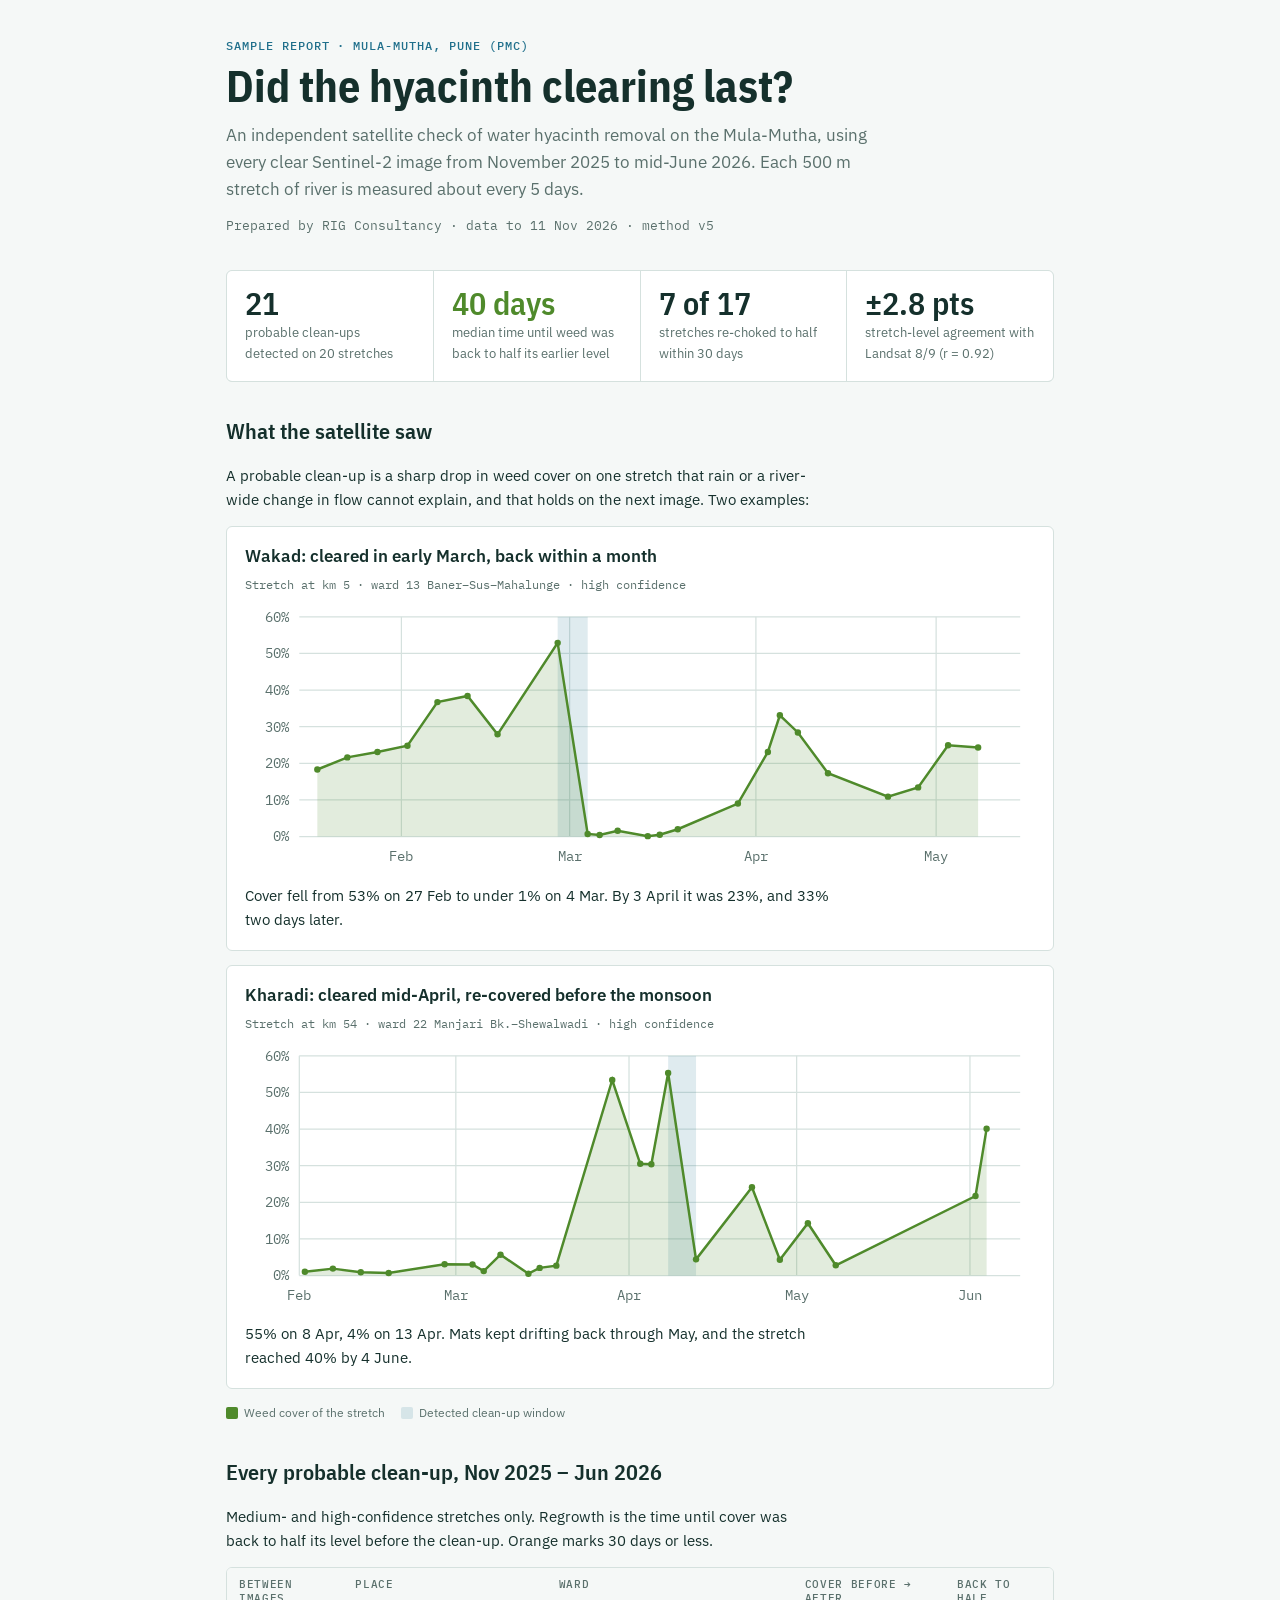
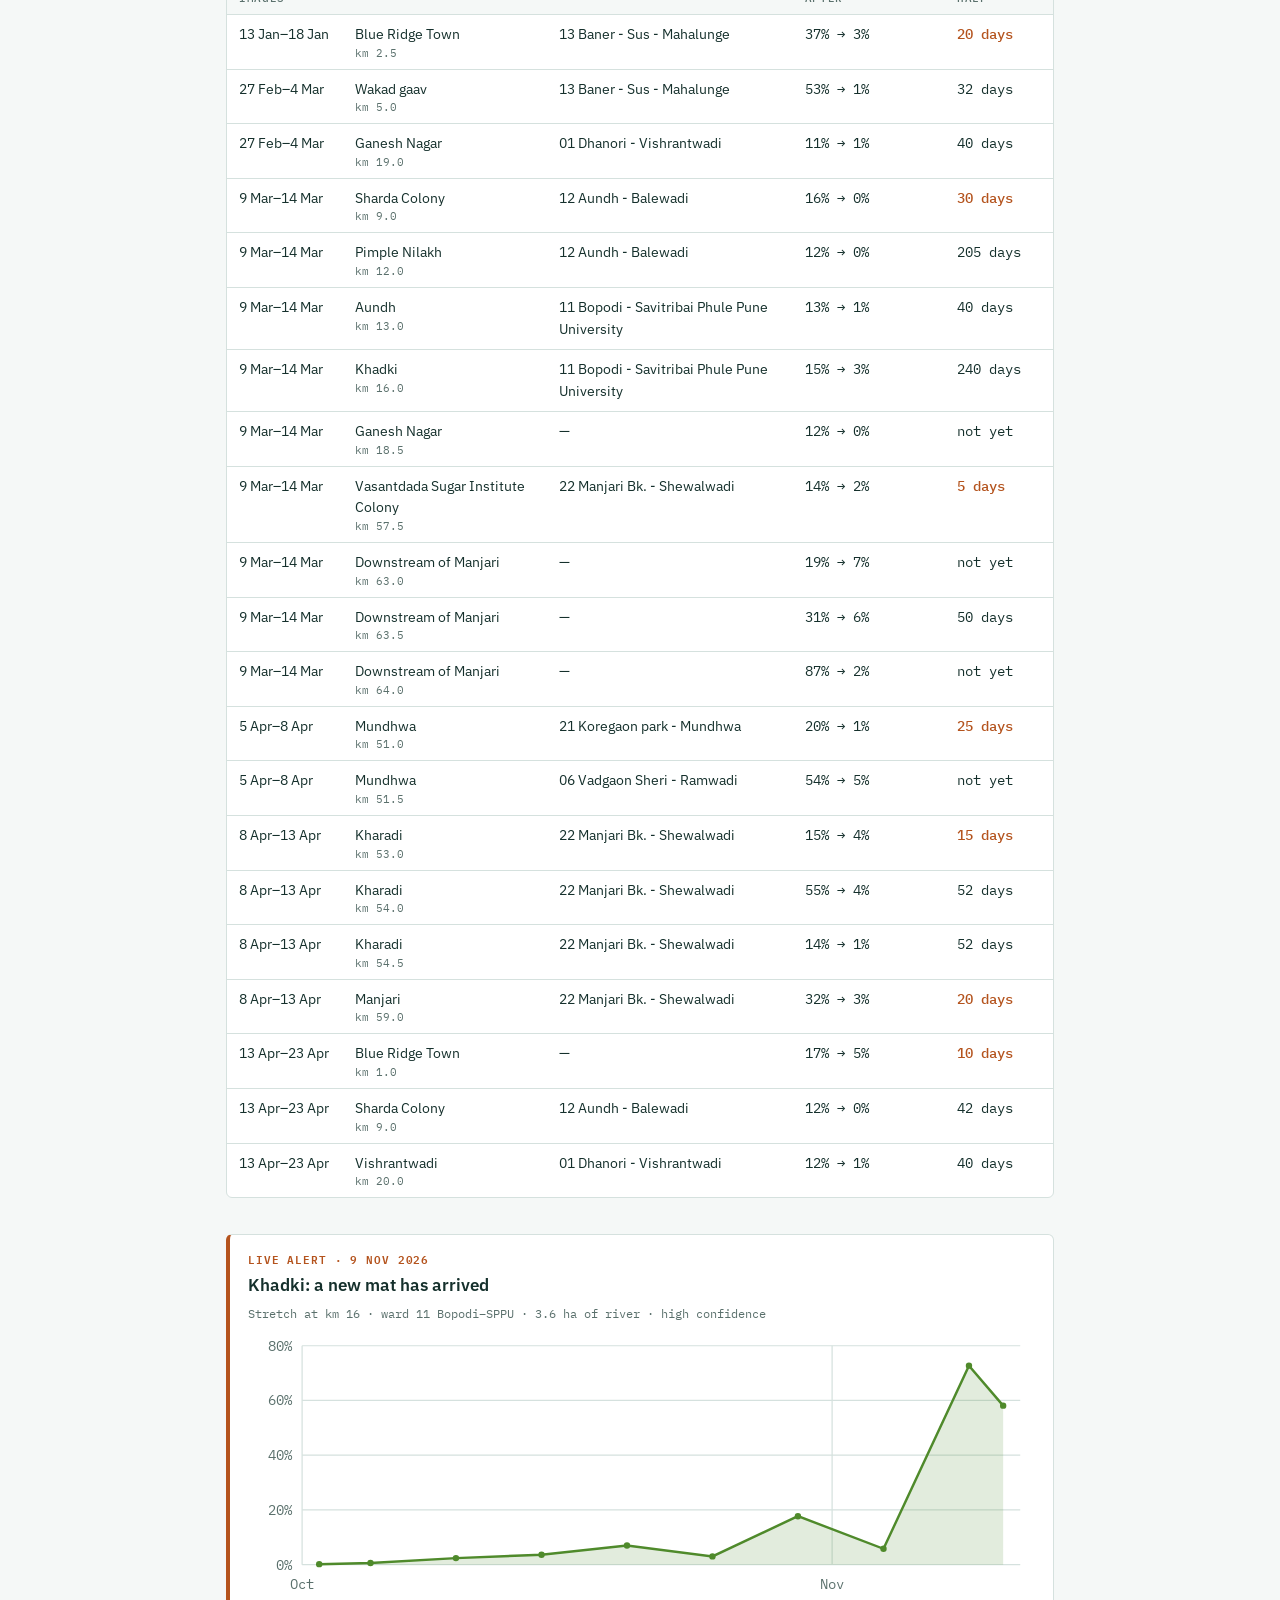
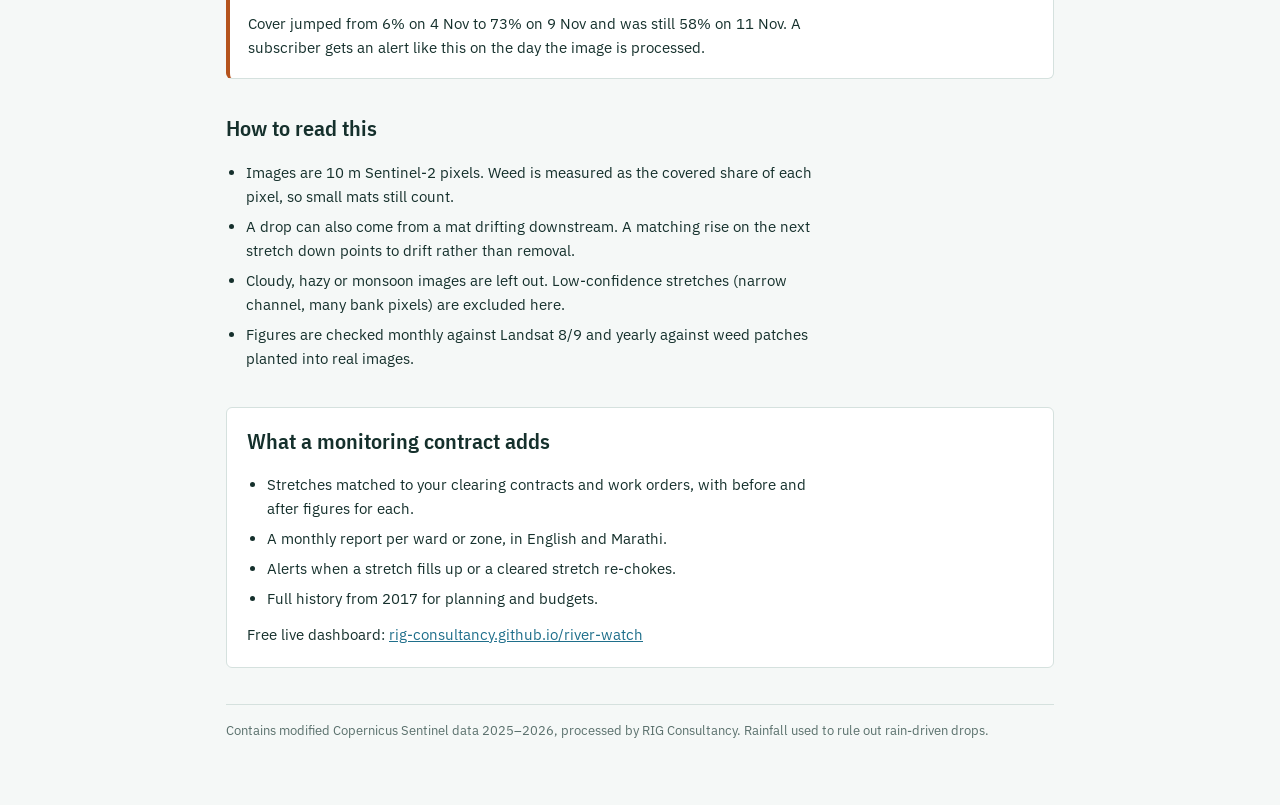
==== web/clearing-check.html @ 50630959 "Add sample hyacinth clearing-check report page A fixed snapshot (data to 11 Nov 2026) of probable cl" ====
<!doctype html>
<html lang="en">
<head>
<meta charset="utf-8">
<meta name="viewport" content="width=device-width, initial-scale=1">
<meta name="description" content="Independent satellite check of water hyacinth clearing on the Mula-Mutha, Pune: sample report by RIG Consultancy.">
<title>Hyacinth Clearing Check, Pune</title>
<link rel="stylesheet" href="https://fonts.googleapis.com/css2?family=IBM+Plex+Sans:wght@400;500;600&family=IBM+Plex+Sans+Condensed:wght@600;700&family=IBM+Plex+Mono:wght@400;500&display=swap">
<style>
/* Layout: a single-column field report, figures first, with charts and a ledger table of detected clearings */
:root{
  --bg:#f5f8f7; --paper:#ffffff; --ink:#15302c; --muted:#5a706c; --rule:#d5e1de;
  --water:#1f6f8b; --weed:#4f8a2b; --weed-soft:rgba(79,138,43,.16); --event:rgba(31,111,139,.14); --warn:#b4531d;
  --display:"IBM Plex Sans Condensed","Arial Narrow",system-ui,sans-serif;
  --body:"IBM Plex Sans",system-ui,-apple-system,sans-serif;
  --mono:"IBM Plex Mono",ui-monospace,Menlo,monospace;
}
@media (prefers-color-scheme: dark){:root:not([data-theme="light"]){
  --bg:#0e1917; --paper:#142320; --ink:#e3eeeb; --muted:#93aaa5; --rule:#27403b;
  --water:#5bb3d1; --weed:#8cc761; --weed-soft:rgba(140,199,97,.18); --event:rgba(91,179,209,.18); --warn:#f08a4b; color-scheme:dark}}
:root[data-theme="dark"]{
  --bg:#0e1917; --paper:#142320; --ink:#e3eeeb; --muted:#93aaa5; --rule:#27403b;
  --water:#5bb3d1; --weed:#8cc761; --weed-soft:rgba(140,199,97,.18); --event:rgba(91,179,209,.18); --warn:#f08a4b; color-scheme:dark}
*{box-sizing:border-box}body{margin:0;background:var(--bg);color:var(--ink);font:15px/1.6 var(--body)}
.wrap{max-width:860px;margin:0 auto;padding-block:40px 64px;padding-left:max(16px,env(safe-area-inset-left,0px));padding-right:max(16px,env(safe-area-inset-right,0px));display:grid;gap:36px}
.eyebrow{font:500 12px/1 var(--mono);letter-spacing:.08em;text-transform:uppercase;color:var(--water)}
h1{font:700 clamp(30px,5vw,44px)/1.08 var(--display);margin:10px 0 12px;text-wrap:balance}
h2{font:600 22px/1.2 var(--display);margin:0 0 6px;text-wrap:balance}
p{margin:0;max-width:66ch}
.lede{font-size:17px;color:var(--muted)}
.meta{font:13px var(--mono);color:var(--muted);margin-top:14px}
.figs{display:grid;grid-template-columns:repeat(auto-fit,minmax(170px,1fr));gap:1px;background:var(--rule);border:1px solid var(--rule);border-radius:6px;overflow:hidden}
.fig{background:var(--paper);padding:16px 18px;display:grid;gap:4px;align-content:start}
.fig b{font:600 32px/1 var(--display);font-variant-numeric:tabular-nums}
.fig span{font-size:13px;color:var(--muted)}
.fig.key b{color:var(--weed)}
section{display:grid;gap:14px}
.case{background:var(--paper);border:1px solid var(--rule);border-radius:6px;padding:18px;display:grid;gap:10px;min-width:0}
.case h3{font:600 17px/1.3 var(--body);margin:0}
.case .where{font:12px var(--mono);color:var(--muted)}
.chart{width:100%;height:auto;display:block}
.chart .grid{stroke:var(--rule);stroke-width:1}
.chart .ax{fill:var(--muted);font:11px var(--mono)}
.chart .line{fill:none;stroke:var(--weed);stroke-width:2}
.chart .area{fill:var(--weed-soft)}
.chart .dot{fill:var(--weed)}
.chart .ev{fill:var(--event)}
.legend{font-size:12px;color:var(--muted);display:flex;gap:16px;flex-wrap:wrap}
.legend i{display:inline-block;width:12px;height:12px;vertical-align:-2px;margin-right:6px;border-radius:2px}
.alert{border-left:4px solid var(--warn)}
.alert .tag{font:600 11px/1 var(--mono);letter-spacing:.08em;text-transform:uppercase;color:var(--warn)}
.tablebox{overflow-x:auto;border:1px solid var(--rule);border-radius:6px;background:var(--paper)}
table{border-collapse:collapse;width:100%;min-width:620px;font-size:13.5px}
th,td{padding:9px 12px;text-align:left;border-bottom:1px solid var(--rule);vertical-align:top}
th{font:500 11px var(--mono);letter-spacing:.06em;text-transform:uppercase;color:var(--muted);background:var(--bg)}
td.n{font-family:var(--mono);font-variant-numeric:tabular-nums;white-space:nowrap}
td.fast{color:var(--warn);font-weight:500}
.km{display:block;font:11px var(--mono);color:var(--muted)}
tr:last-child td{border-bottom:0}
ul{margin:0;padding-left:20px;display:grid;gap:6px;max-width:66ch}
.offer{background:var(--paper);border:1px solid var(--rule);border-radius:6px;padding:20px;display:grid;gap:12px}
footer{font-size:13px;color:var(--muted);border-top:1px solid var(--rule);padding-top:16px}
a{color:var(--water)}
</style>
</head>
<body>
<div class="wrap">
<header>
  <div class="eyebrow">Sample report · Mula-Mutha, Pune (PMC)</div>
  <h1>Did the hyacinth clearing last?</h1>
  <p class="lede">An independent satellite check of water hyacinth removal on the Mula-Mutha, using every clear Sentinel-2 image from November 2025 to mid-June 2026. Each 500 m stretch of river is measured about every 5 days.</p>
  <div class="meta">Prepared by RIG Consultancy · data to 11 Nov 2026 · method v5</div>
</header>

<div class="figs">
  <div class="fig"><b>21</b><span>probable clean-ups detected on 20 stretches</span></div>
  <div class="fig key"><b>40 days</b><span>median time until weed was back to half its earlier level</span></div>
  <div class="fig"><b>7 of 17</b><span>stretches re-choked to half within 30 days</span></div>
  <div class="fig"><b>±2.8 pts</b><span>stretch-level agreement with Landsat 8/9 (r = 0.92)</span></div>
</div>

<section>
  <h2>What the satellite saw</h2>
  <p>A probable clean-up is a sharp drop in weed cover on one stretch that rain or a river-wide change in flow cannot explain, and that holds on the next image. Two examples:</p>
  <div class="case">
    <h3>Wakad: cleared in early March, back within a month</h3>
    <div class="where">Stretch at km 5 · ward 13 Baner–Sus–Mahalunge · high confidence</div>
    <svg viewBox="0 0 640 220" role="img" class="chart"><line x1="44" x2="628" y1="190.0" y2="190.0" class="grid"/><text x="36" y="194.0" class="ax" text-anchor="end">0%</text><line x1="44" x2="628" y1="160.3" y2="160.3" class="grid"/><text x="36" y="164.3" class="ax" text-anchor="end">10%</text><line x1="44" x2="628" y1="130.7" y2="130.7" class="grid"/><text x="36" y="134.7" class="ax" text-anchor="end">20%</text><line x1="44" x2="628" y1="101.0" y2="101.0" class="grid"/><text x="36" y="105.0" class="ax" text-anchor="end">30%</text><line x1="44" x2="628" y1="71.3" y2="71.3" class="grid"/><text x="36" y="75.3" class="ax" text-anchor="end">40%</text><line x1="44" x2="628" y1="41.7" y2="41.7" class="grid"/><text x="36" y="45.7" class="ax" text-anchor="end">50%</text><line x1="44" x2="628" y1="12.0" y2="12.0" class="grid"/><text x="36" y="16.0" class="ax" text-anchor="end">60%</text><line x1="126.7" x2="126.7" y1="12" y2="190" class="grid"/><text x="126.7" y="210" class="ax" text-anchor="middle">Feb</text><line x1="263.0" x2="263.0" y1="12" y2="190" class="grid"/><text x="263.0" y="210" class="ax" text-anchor="middle">Mar</text><line x1="413.9" x2="413.9" y1="12" y2="190" class="grid"/><text x="413.9" y="210" class="ax" text-anchor="middle">Apr</text><line x1="559.9" x2="559.9" y1="12" y2="190" class="grid"/><text x="559.9" y="210" class="ax" text-anchor="middle">May</text><rect x="253.3" y="12" width="24.3" height="178" class="ev"/><polygon points="58.6,190.0 58.6,135.7 82.9,125.9 107.3,121.5 131.6,116.4 155.9,81.1 180.3,76.1 204.6,107.2 253.3,33.1 277.6,187.9 287.3,188.8 301.9,185.3 326.3,189.7 336.0,188.5 350.6,184.1 399.3,163.3 423.6,121.5 433.3,91.8 447.9,105.7 472.3,138.7 520.9,157.7 545.3,150.2 569.6,116.1 593.9,117.9 593.9,190.0" class="area"/><polyline points="58.6,135.7 82.9,125.9 107.3,121.5 131.6,116.4 155.9,81.1 180.3,76.1 204.6,107.2 253.3,33.1 277.6,187.9 287.3,188.8 301.9,185.3 326.3,189.7 336.0,188.5 350.6,184.1 399.3,163.3 423.6,121.5 433.3,91.8 447.9,105.7 472.3,138.7 520.9,157.7 545.3,150.2 569.6,116.1 593.9,117.9" class="line"/><circle cx="58.6" cy="135.7" r="2.6" class="dot"/><circle cx="82.9" cy="125.9" r="2.6" class="dot"/><circle cx="107.3" cy="121.5" r="2.6" class="dot"/><circle cx="131.6" cy="116.4" r="2.6" class="dot"/><circle cx="155.9" cy="81.1" r="2.6" class="dot"/><circle cx="180.3" cy="76.1" r="2.6" class="dot"/><circle cx="204.6" cy="107.2" r="2.6" class="dot"/><circle cx="253.3" cy="33.1" r="2.6" class="dot"/><circle cx="277.6" cy="187.9" r="2.6" class="dot"/><circle cx="287.3" cy="188.8" r="2.6" class="dot"/><circle cx="301.9" cy="185.3" r="2.6" class="dot"/><circle cx="326.3" cy="189.7" r="2.6" class="dot"/><circle cx="336.0" cy="188.5" r="2.6" class="dot"/><circle cx="350.6" cy="184.1" r="2.6" class="dot"/><circle cx="399.3" cy="163.3" r="2.6" class="dot"/><circle cx="423.6" cy="121.5" r="2.6" class="dot"/><circle cx="433.3" cy="91.8" r="2.6" class="dot"/><circle cx="447.9" cy="105.7" r="2.6" class="dot"/><circle cx="472.3" cy="138.7" r="2.6" class="dot"/><circle cx="520.9" cy="157.7" r="2.6" class="dot"/><circle cx="545.3" cy="150.2" r="2.6" class="dot"/><circle cx="569.6" cy="116.1" r="2.6" class="dot"/><circle cx="593.9" cy="117.9" r="2.6" class="dot"/></svg>
    <p>Cover fell from 53% on 27 Feb to under 1% on 4 Mar. By 3 April it was 23%, and 33% two days later.</p>
  </div>
  <div class="case">
    <h3>Kharadi: cleared mid-April, re-covered before the monsoon</h3>
    <div class="where">Stretch at km 54 · ward 22 Manjari Bk.–Shewalwadi · high confidence</div>
    <svg viewBox="0 0 640 220" role="img" class="chart"><line x1="44" x2="628" y1="190.0" y2="190.0" class="grid"/><text x="36" y="194.0" class="ax" text-anchor="end">0%</text><line x1="44" x2="628" y1="160.3" y2="160.3" class="grid"/><text x="36" y="164.3" class="ax" text-anchor="end">10%</text><line x1="44" x2="628" y1="130.7" y2="130.7" class="grid"/><text x="36" y="134.7" class="ax" text-anchor="end">20%</text><line x1="44" x2="628" y1="101.0" y2="101.0" class="grid"/><text x="36" y="105.0" class="ax" text-anchor="end">30%</text><line x1="44" x2="628" y1="71.3" y2="71.3" class="grid"/><text x="36" y="75.3" class="ax" text-anchor="end">40%</text><line x1="44" x2="628" y1="41.7" y2="41.7" class="grid"/><text x="36" y="45.7" class="ax" text-anchor="end">50%</text><line x1="44" x2="628" y1="12.0" y2="12.0" class="grid"/><text x="36" y="16.0" class="ax" text-anchor="end">60%</text><line x1="44.0" x2="44.0" y1="12" y2="190" class="grid"/><text x="44.0" y="210" class="ax" text-anchor="middle">Feb</text><line x1="170.8" x2="170.8" y1="12" y2="190" class="grid"/><text x="170.8" y="210" class="ax" text-anchor="middle">Mar</text><line x1="311.1" x2="311.1" y1="12" y2="190" class="grid"/><text x="311.1" y="210" class="ax" text-anchor="middle">Apr</text><line x1="446.9" x2="446.9" y1="12" y2="190" class="grid"/><text x="446.9" y="210" class="ax" text-anchor="middle">May</text><line x1="587.3" x2="587.3" y1="12" y2="190" class="grid"/><text x="587.3" y="210" class="ax" text-anchor="middle">Jun</text><rect x="342.8" y="12" width="22.6" height="178" class="ev"/><polygon points="48.5,190.0 48.5,187.0 71.2,184.4 93.8,187.3 116.4,187.9 161.7,180.8 184.3,181.1 193.4,186.4 207.0,173.1 229.6,188.5 238.7,183.8 252.2,182.0 297.5,31.6 320.2,99.5 329.2,99.8 342.8,25.9 365.4,176.9 410.7,118.5 433.3,177.2 456.0,147.6 478.6,181.7 591.8,125.6 600.8,71.0 600.8,190.0" class="area"/><polyline points="48.5,187.0 71.2,184.4 93.8,187.3 116.4,187.9 161.7,180.8 184.3,181.1 193.4,186.4 207.0,173.1 229.6,188.5 238.7,183.8 252.2,182.0 297.5,31.6 320.2,99.5 329.2,99.8 342.8,25.9 365.4,176.9 410.7,118.5 433.3,177.2 456.0,147.6 478.6,181.7 591.8,125.6 600.8,71.0" class="line"/><circle cx="48.5" cy="187.0" r="2.6" class="dot"/><circle cx="71.2" cy="184.4" r="2.6" class="dot"/><circle cx="93.8" cy="187.3" r="2.6" class="dot"/><circle cx="116.4" cy="187.9" r="2.6" class="dot"/><circle cx="161.7" cy="180.8" r="2.6" class="dot"/><circle cx="184.3" cy="181.1" r="2.6" class="dot"/><circle cx="193.4" cy="186.4" r="2.6" class="dot"/><circle cx="207.0" cy="173.1" r="2.6" class="dot"/><circle cx="229.6" cy="188.5" r="2.6" class="dot"/><circle cx="238.7" cy="183.8" r="2.6" class="dot"/><circle cx="252.2" cy="182.0" r="2.6" class="dot"/><circle cx="297.5" cy="31.6" r="2.6" class="dot"/><circle cx="320.2" cy="99.5" r="2.6" class="dot"/><circle cx="329.2" cy="99.8" r="2.6" class="dot"/><circle cx="342.8" cy="25.9" r="2.6" class="dot"/><circle cx="365.4" cy="176.9" r="2.6" class="dot"/><circle cx="410.7" cy="118.5" r="2.6" class="dot"/><circle cx="433.3" cy="177.2" r="2.6" class="dot"/><circle cx="456.0" cy="147.6" r="2.6" class="dot"/><circle cx="478.6" cy="181.7" r="2.6" class="dot"/><circle cx="591.8" cy="125.6" r="2.6" class="dot"/><circle cx="600.8" cy="71.0" r="2.6" class="dot"/></svg>
    <p>55% on 8 Apr, 4% on 13 Apr. Mats kept drifting back through May, and the stretch reached 40% by 4 June.</p>
  </div>
  <div class="legend"><span><i style="background:var(--weed)"></i>Weed cover of the stretch</span><span><i style="background:var(--event)"></i>Detected clean-up window</span></div>
</section>

<section>
  <h2>Every probable clean-up, Nov 2025 – Jun 2026</h2>
  <p>Medium- and high-confidence stretches only. Regrowth is the time until cover was back to half its level before the clean-up. Orange marks 30 days or less.</p>
  <div class="tablebox"><table>
    <thead><tr><th>Between images</th><th>Place</th><th>Ward</th><th>Cover before → after</th><th>Back to half</th></tr></thead>
    <tbody>
<tr><td>13 Jan–18 Jan</td><td>Blue Ridge Town<span class="km">km 2.5</span></td><td>13 Baner - Sus - Mahalunge</td><td class="n">37% → 3%</td><td class="n fast">20 days</td></tr>
<tr><td>27 Feb–4 Mar</td><td>Wakad gaav<span class="km">km 5.0</span></td><td>13 Baner - Sus - Mahalunge</td><td class="n">53% → 1%</td><td class="n ">32 days</td></tr>
<tr><td>27 Feb–4 Mar</td><td>Ganesh Nagar<span class="km">km 19.0</span></td><td>01 Dhanori - Vishrantwadi</td><td class="n">11% → 1%</td><td class="n ">40 days</td></tr>
<tr><td>9 Mar–14 Mar</td><td>Sharda Colony<span class="km">km 9.0</span></td><td>12 Aundh - Balewadi</td><td class="n">16% → 0%</td><td class="n fast">30 days</td></tr>
<tr><td>9 Mar–14 Mar</td><td>Pimple Nilakh<span class="km">km 12.0</span></td><td>12 Aundh - Balewadi</td><td class="n">12% → 0%</td><td class="n ">205 days</td></tr>
<tr><td>9 Mar–14 Mar</td><td>Aundh<span class="km">km 13.0</span></td><td>11 Bopodi - Savitribai Phule Pune University</td><td class="n">13% → 1%</td><td class="n ">40 days</td></tr>
<tr><td>9 Mar–14 Mar</td><td>Khadki<span class="km">km 16.0</span></td><td>11 Bopodi - Savitribai Phule Pune University</td><td class="n">15% → 3%</td><td class="n ">240 days</td></tr>
<tr><td>9 Mar–14 Mar</td><td>Ganesh Nagar<span class="km">km 18.5</span></td><td>—</td><td class="n">12% → 0%</td><td class="n ">not yet</td></tr>
<tr><td>9 Mar–14 Mar</td><td>Vasantdada Sugar Institute Colony<span class="km">km 57.5</span></td><td>22 Manjari Bk. - Shewalwadi</td><td class="n">14% → 2%</td><td class="n fast">5 days</td></tr>
<tr><td>9 Mar–14 Mar</td><td>Downstream of Manjari<span class="km">km 63.0</span></td><td>—</td><td class="n">19% → 7%</td><td class="n ">not yet</td></tr>
<tr><td>9 Mar–14 Mar</td><td>Downstream of Manjari<span class="km">km 63.5</span></td><td>—</td><td class="n">31% → 6%</td><td class="n ">50 days</td></tr>
<tr><td>9 Mar–14 Mar</td><td>Downstream of Manjari<span class="km">km 64.0</span></td><td>—</td><td class="n">87% → 2%</td><td class="n ">not yet</td></tr>
<tr><td>5 Apr–8 Apr</td><td>Mundhwa<span class="km">km 51.0</span></td><td>21 Koregaon park - Mundhwa</td><td class="n">20% → 1%</td><td class="n fast">25 days</td></tr>
<tr><td>5 Apr–8 Apr</td><td>Mundhwa<span class="km">km 51.5</span></td><td>06 Vadgaon Sheri - Ramwadi</td><td class="n">54% → 5%</td><td class="n ">not yet</td></tr>
<tr><td>8 Apr–13 Apr</td><td>Kharadi<span class="km">km 53.0</span></td><td>22 Manjari Bk. - Shewalwadi</td><td class="n">15% → 4%</td><td class="n fast">15 days</td></tr>
<tr><td>8 Apr–13 Apr</td><td>Kharadi<span class="km">km 54.0</span></td><td>22 Manjari Bk. - Shewalwadi</td><td class="n">55% → 4%</td><td class="n ">52 days</td></tr>
<tr><td>8 Apr–13 Apr</td><td>Kharadi<span class="km">km 54.5</span></td><td>22 Manjari Bk. - Shewalwadi</td><td class="n">14% → 1%</td><td class="n ">52 days</td></tr>
<tr><td>8 Apr–13 Apr</td><td>Manjari<span class="km">km 59.0</span></td><td>22 Manjari Bk. - Shewalwadi</td><td class="n">32% → 3%</td><td class="n fast">20 days</td></tr>
<tr><td>13 Apr–23 Apr</td><td>Blue Ridge Town<span class="km">km 1.0</span></td><td>—</td><td class="n">17% → 5%</td><td class="n fast">10 days</td></tr>
<tr><td>13 Apr–23 Apr</td><td>Sharda Colony<span class="km">km 9.0</span></td><td>12 Aundh - Balewadi</td><td class="n">12% → 0%</td><td class="n ">42 days</td></tr>
<tr><td>13 Apr–23 Apr</td><td>Vishrantwadi<span class="km">km 20.0</span></td><td>01 Dhanori - Vishrantwadi</td><td class="n">12% → 1%</td><td class="n ">40 days</td></tr>
    </tbody>
  </table></div>
</section>

<section>
  <div class="case alert">
    <div class="tag">Live alert · 9 Nov 2026</div>
    <h3>Khadki: a new mat has arrived</h3>
    <div class="where">Stretch at km 16 · ward 11 Bopodi–SPPU · 3.6 ha of river · high confidence</div>
    <svg viewBox="0 0 640 220" role="img" class="chart"><line x1="44" x2="628" y1="190.0" y2="190.0" class="grid"/><text x="36" y="194.0" class="ax" text-anchor="end">0%</text><line x1="44" x2="628" y1="145.5" y2="145.5" class="grid"/><text x="36" y="149.5" class="ax" text-anchor="end">20%</text><line x1="44" x2="628" y1="101.0" y2="101.0" class="grid"/><text x="36" y="105.0" class="ax" text-anchor="end">40%</text><line x1="44" x2="628" y1="56.5" y2="56.5" class="grid"/><text x="36" y="60.5" class="ax" text-anchor="end">60%</text><line x1="44" x2="628" y1="12.0" y2="12.0" class="grid"/><text x="36" y="16.0" class="ax" text-anchor="end">80%</text><line x1="44.0" x2="44.0" y1="12" y2="190" class="grid"/><text x="44.0" y="210" class="ax" text-anchor="middle">Oct</text><line x1="475.0" x2="475.0" y1="12" y2="190" class="grid"/><text x="475.0" y="210" class="ax" text-anchor="middle">Nov</text><polygon points="57.9,190.0 57.9,189.6 99.6,188.7 169.1,184.7 238.7,182.0 308.2,174.4 377.7,183.3 447.2,150.6 516.8,177.1 586.3,28.2 614.1,60.7 614.1,190.0" class="area"/><polyline points="57.9,189.6 99.6,188.7 169.1,184.7 238.7,182.0 308.2,174.4 377.7,183.3 447.2,150.6 516.8,177.1 586.3,28.2 614.1,60.7" class="line"/><circle cx="57.9" cy="189.6" r="2.6" class="dot"/><circle cx="99.6" cy="188.7" r="2.6" class="dot"/><circle cx="169.1" cy="184.7" r="2.6" class="dot"/><circle cx="238.7" cy="182.0" r="2.6" class="dot"/><circle cx="308.2" cy="174.4" r="2.6" class="dot"/><circle cx="377.7" cy="183.3" r="2.6" class="dot"/><circle cx="447.2" cy="150.6" r="2.6" class="dot"/><circle cx="516.8" cy="177.1" r="2.6" class="dot"/><circle cx="586.3" cy="28.2" r="2.6" class="dot"/><circle cx="614.1" cy="60.7" r="2.6" class="dot"/></svg>
    <p>Cover jumped from 6% on 4 Nov to 73% on 9 Nov and was still 58% on 11 Nov. A subscriber gets an alert like this on the day the image is processed.</p>
  </div>
</section>

<section>
  <h2>How to read this</h2>
  <ul>
    <li>Images are 10 m Sentinel-2 pixels. Weed is measured as the covered share of each pixel, so small mats still count.</li>
    <li>A drop can also come from a mat drifting downstream. A matching rise on the next stretch down points to drift rather than removal.</li>
    <li>Cloudy, hazy or monsoon images are left out. Low-confidence stretches (narrow channel, many bank pixels) are excluded here.</li>
    <li>Figures are checked monthly against Landsat 8/9 and yearly against weed patches planted into real images.</li>
  </ul>
</section>

<section>
  <div class="offer">
    <h2>What a monitoring contract adds</h2>
    <ul>
      <li>Stretches matched to your clearing contracts and work orders, with before and after figures for each.</li>
      <li>A monthly report per ward or zone, in English and Marathi.</li>
      <li>Alerts when a stretch fills up or a cleared stretch re-chokes.</li>
      <li>Full history from 2017 for planning and budgets.</li>
    </ul>
    <p>Free live dashboard: <a href="https://rig-consultancy.github.io/river-watch/">rig-consultancy.github.io/river-watch</a></p>
  </div>
</section>

<footer>Contains modified Copernicus Sentinel data 2025–2026, processed by RIG Consultancy. Rainfall used to rule out rain-driven drops.</footer>
</div>

</body>
</html>
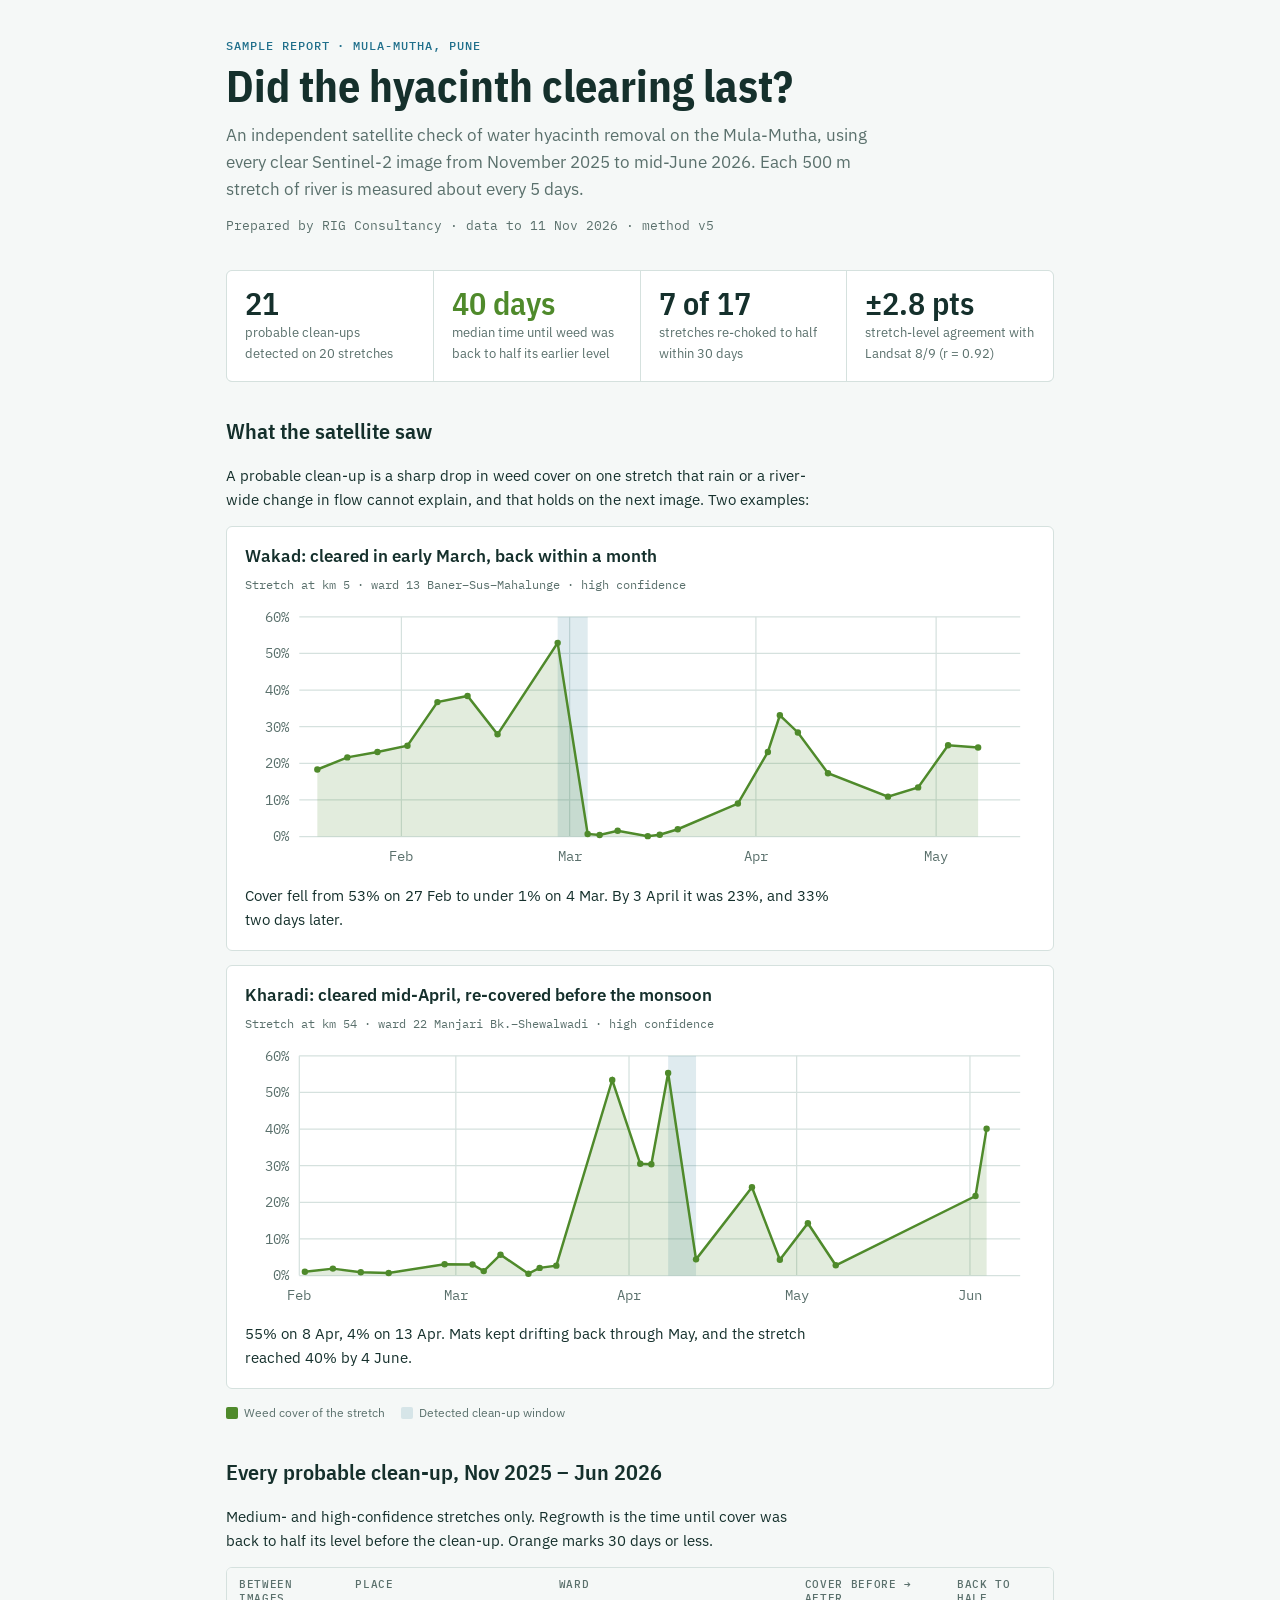
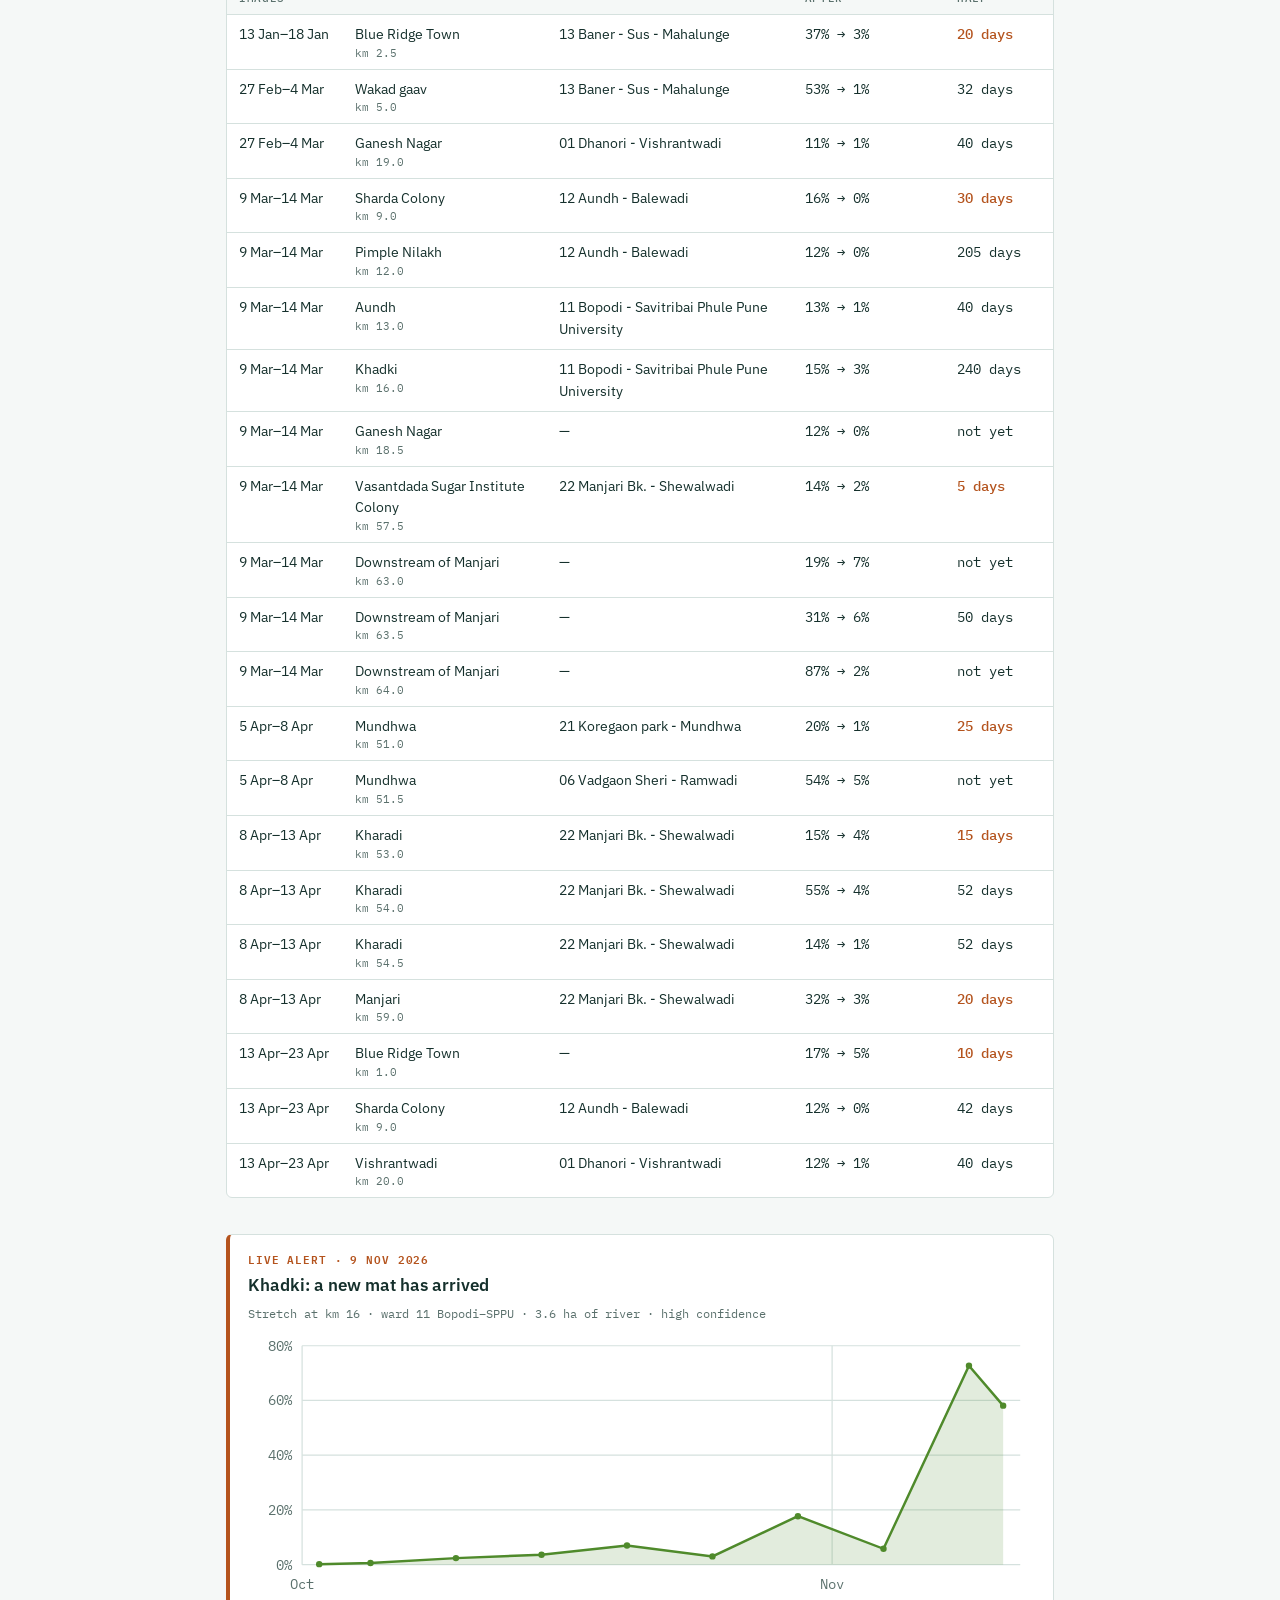
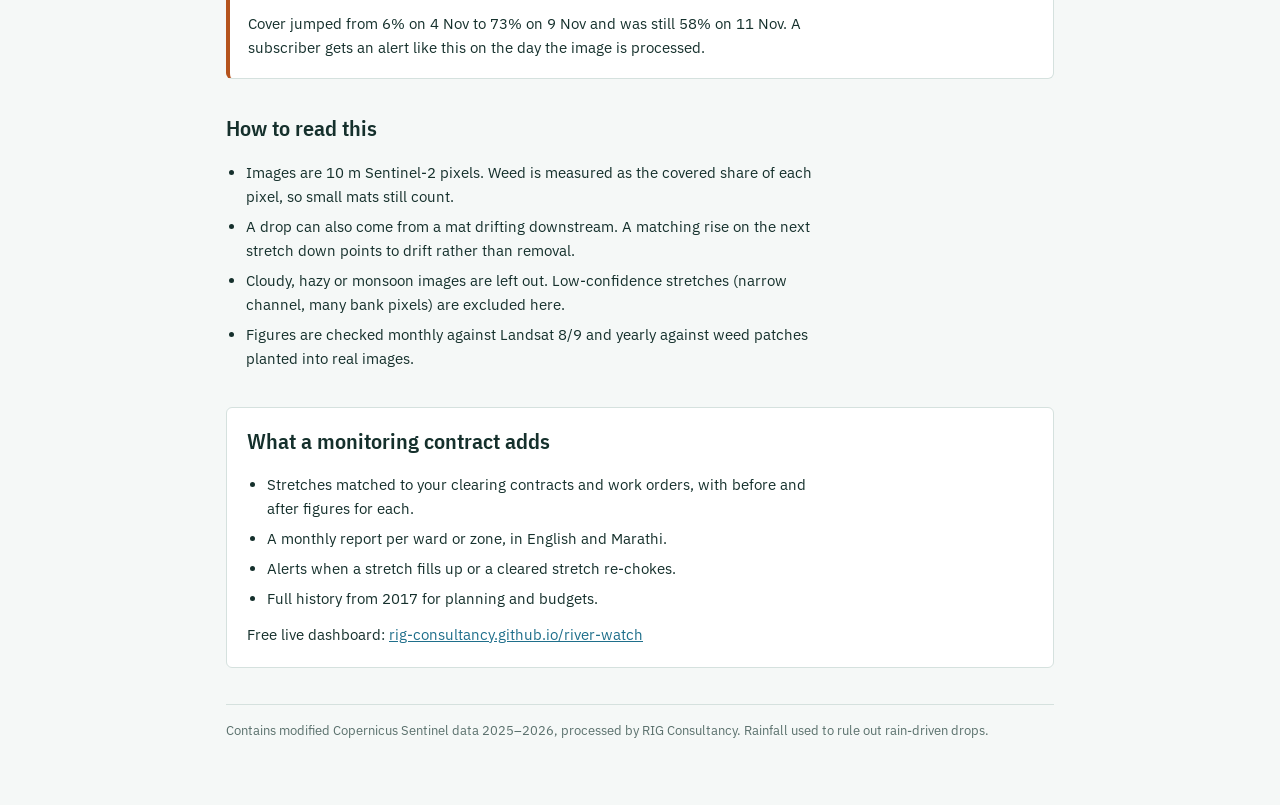
==== commit 49728942: "Clearing-check report: drop PMC label, it covers the whole Mula-Mutha Co-Authored-By: Claude Opus 5." ====
--- a/web/clearing-check.html
+++ b/web/clearing-check.html
@@ -66,7 +66,7 @@
 <body>
 <div class="wrap">
 <header>
-  <div class="eyebrow">Sample report · Mula-Mutha, Pune (PMC)</div>
+  <div class="eyebrow">Sample report · Mula-Mutha, Pune</div>
   <h1>Did the hyacinth clearing last?</h1>
   <p class="lede">An independent satellite check of water hyacinth removal on the Mula-Mutha, using every clear Sentinel-2 image from November 2025 to mid-June 2026. Each 500 m stretch of river is measured about every 5 days.</p>
   <div class="meta">Prepared by RIG Consultancy · data to 11 Nov 2026 · method v5</div>
